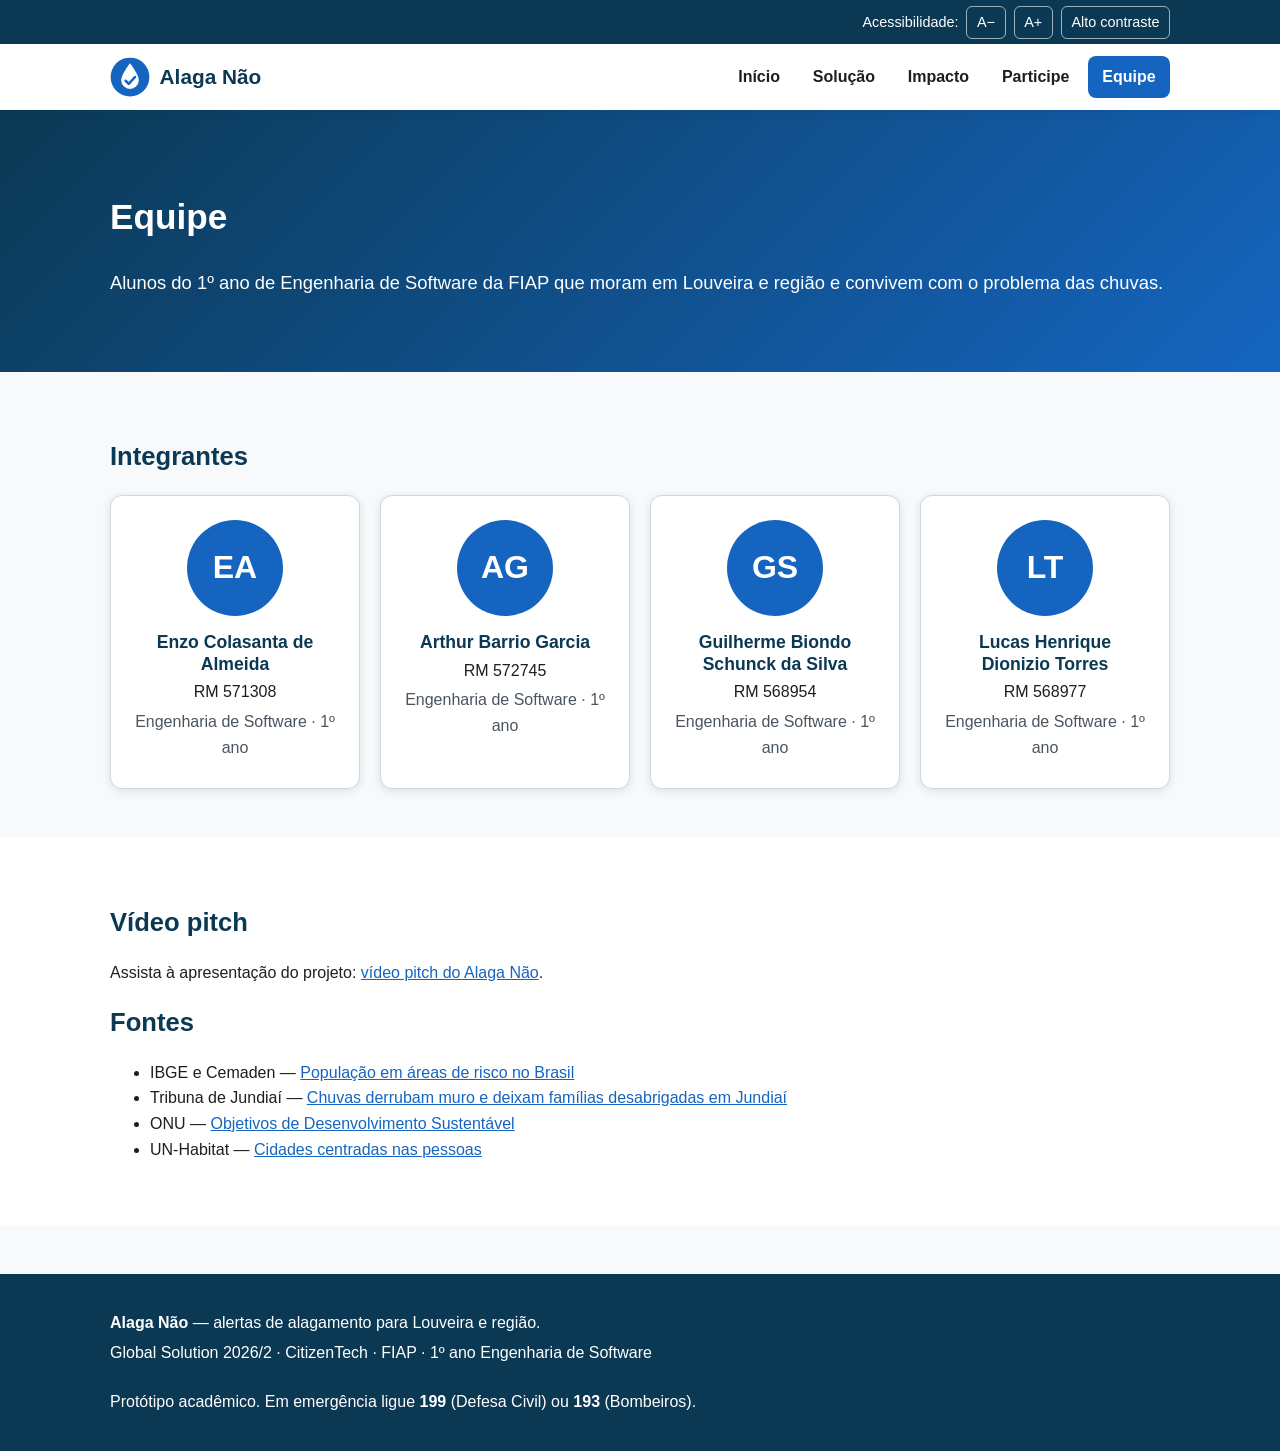
==== alaga-nao/equipe.html @ 5fa17e1e "Add files via upload" ====
<!DOCTYPE html>
<html lang="pt-BR">
<head>
  <meta charset="UTF-8">
  <meta name="viewport" content="width=device-width, initial-scale=1.0">
  <meta name="description" content="Integrantes do grupo Alaga Não.">
  <title>Equipe | Alaga Não</title>
  <link rel="icon" href="img/logo.svg" type="image/svg+xml">
  <link rel="stylesheet" href="css/style.css">
</head>
<body>
  <a class="pular-link" href="#conteudo">Pular para o conteúdo</a>

  <div class="barra-acess" role="region" aria-label="Opções de acessibilidade">
    <div class="container">
      <span>Acessibilidade:</span>
      <button type="button" id="btn-fonte-menos" aria-label="Diminuir tamanho da fonte">A−</button>
      <button type="button" id="btn-fonte-mais" aria-label="Aumentar tamanho da fonte">A+</button>
      <button type="button" id="btn-contraste" aria-pressed="false">Alto contraste</button>
      <p id="aviso-acess" class="sr-only" aria-live="polite"></p>
    </div>
  </div>

  <header class="cabecalho">
    <div class="container">
      <a class="logo" href="index.html">
        <img src="img/logo.svg" alt="" width="40" height="40">
        <span>Alaga Não</span>
      </a>
      <button type="button" class="menu-botao" aria-expanded="false" aria-controls="menu-principal">Menu ☰</button>
      <nav class="menu" id="menu-principal" aria-label="Menu principal">
        <ul>
          <li><a href="index.html">Início</a></li>
          <li><a href="solucao.html">Solução</a></li>
          <li><a href="impacto.html">Impacto</a></li>
          <li><a href="participe.html">Participe</a></li>
          <li><a href="equipe.html" aria-current="page">Equipe</a></li>
        </ul>
      </nav>
    </div>
  </header>

  <main id="conteudo" tabindex="-1">
    <section class="hero hero--simples" aria-labelledby="titulo-eq">
      <div class="container">
        <div>
          <h1 id="titulo-eq">Equipe</h1>
          <p>Alunos do 1º ano de Engenharia de Software da FIAP que moram em Louveira e região e convivem com o problema das chuvas.</p>
        </div>
      </div>
    </section>

    <section class="secao" aria-labelledby="titulo-int">
      <div class="container">
        <h2 id="titulo-int">Integrantes</h2>
        <div class="grade grade--4">
          <article class="cartao membro">
            <div class="avatar" aria-hidden="true">EA</div>
            <h3>Enzo Colasanta de Almeida</h3>
            <p>RM 571308</p>
            <p class="texto-suave">Engenharia de Software · 1º ano</p>
          </article>
          <article class="cartao membro">
            <div class="avatar" aria-hidden="true">AG</div>
            <h3>Arthur Barrio Garcia</h3>
            <p>RM 572745</p>
            <p class="texto-suave">Engenharia de Software · 1º ano</p>
          </article>
          <article class="cartao membro">
            <div class="avatar" aria-hidden="true">GS</div>
            <h3>Guilherme Biondo Schunck da Silva</h3>
            <p>RM 568954</p>
            <p class="texto-suave">Engenharia de Software · 1º ano</p>
          </article>
          <article class="cartao membro">
            <div class="avatar" aria-hidden="true">LT</div>
            <h3>Lucas Henrique Dionizio Torres</h3>
            <p>RM 568977</p>
            <p class="texto-suave">Engenharia de Software · 1º ano</p>
          </article>
        </div>
      </div>
    </section>

    <section class="secao secao--clara" aria-labelledby="titulo-pitch">
      <div class="container">
        <h2 id="titulo-pitch">Vídeo pitch</h2>
        <p>Assista à apresentação do projeto: <a href="LINK_DO_PITCH" target="_blank" rel="noopener">vídeo pitch do Alaga Não<span class="sr-only"> (abre em nova aba)</span></a>.</p>
        <h2>Fontes</h2>
        <ul>
          <li>IBGE e Cemaden — <a href="https://agenciadenoticias.ibge.gov.br/agencia-sala-de-imprensa/21565-em-2010-brasil-tinha-8-3-milhoes-de-pessoas-morando-em-areas-com-risco-de-desastres-naturais.html" target="_blank" rel="noopener">População em áreas de risco no Brasil<span class="sr-only"> (abre em nova aba)</span></a></li>
          <li>Tribuna de Jundiaí — <a href="https://tribunadejundiai.com.br/cidades/jundiai/chuvas-derrubam-muro-e-deixa-familias-desabrigadas-em-jundiai/" target="_blank" rel="noopener">Chuvas derrubam muro e deixam famílias desabrigadas em Jundiaí<span class="sr-only"> (abre em nova aba)</span></a></li>
          <li>ONU — <a href="https://sdgs.un.org/goals" target="_blank" rel="noopener">Objetivos de Desenvolvimento Sustentável<span class="sr-only"> (abre em nova aba)</span></a></li>
          <li>UN-Habitat — <a href="https://unhabitat.org" target="_blank" rel="noopener">Cidades centradas nas pessoas<span class="sr-only"> (abre em nova aba)</span></a></li>
        </ul>
      </div>
    </section>

  </main>

  <footer class="rodape">
    <div class="container">
      <div>
        <p><strong>Alaga Não</strong> — alertas de alagamento para Louveira e região.</p>
        <p>Global Solution 2026/2 · CitizenTech · FIAP · 1º ano Engenharia de Software</p>
      </div>
      <div>
        <p>Protótipo acadêmico. Em emergência ligue <strong>199</strong> (Defesa Civil) ou <strong>193</strong> (Bombeiros).</p>
      </div>
    </div>
  </footer>

  <script src="js/acessibilidade.js"></script>
</body>
</html>
---- alaga-nao/css/style.css ----
/* ==========================================================
   Alaga Não — estilos gerais
   Organização: variáveis > base > cabeçalho/menu > componentes
   > páginas > acessibilidade > responsividade (media queries)
   ========================================================== */

/* ---------- Variáveis de cor e tamanho ---------- */
:root {
  --azul-escuro: #0b3954;
  --azul: #1565c0;
  --azul-claro: #e3f0fb;
  --texto: #1b1f24;
  --texto-suave: #4a5560;
  --fundo: #f7f9fb;
  --branco: #ffffff;
  --borda: #d0d7de;

  /* cores de risco (todas com contraste AA sobre branco) */
  --risco-alto: #b3261e;
  --risco-alto-fundo: #fdecea;
  --risco-atencao: #8a5300;
  --risco-atencao-fundo: #fff4e0;
  --risco-baixo: #1e6b34;
  --risco-baixo-fundo: #e8f5ec;

  --foco: #ffbf47;
  --raio: 12px;
  --sombra: 0 2px 8px rgba(11, 57, 84, 0.12);
  --largura-max: 1100px;
}

/* ---------- Base ---------- */
*,
*::before,
*::after {
  box-sizing: border-box;
}

html {
  font-size: 100%;
  scroll-behavior: smooth;
}

body {
  margin: 0;
  font-family: "Segoe UI", Roboto, Arial, sans-serif;
  line-height: 1.6;
  color: var(--texto);
  background: var(--fundo);
  display: flex;
  flex-direction: column;
  min-height: 100vh;
}

main {
  flex: 1;
}

img {
  max-width: 100%;
  height: auto;
  display: block;
}

a {
  color: var(--azul);
}

h1,
h2,
h3 {
  line-height: 1.25;
  color: var(--azul-escuro);
}

h1 {
  font-size: 2.2rem;
}

h2 {
  font-size: 1.6rem;
}

.container {
  width: 100%;
  max-width: var(--largura-max);
  margin: 0 auto;
  padding: 0 1.25rem;
}

.secao {
  padding: 3rem 0;
}

.secao--clara {
  background: var(--branco);
}

.texto-suave {
  color: var(--texto-suave);
}

/* Foco visível para quem navega pelo teclado */
:focus-visible {
  outline: 3px solid var(--foco);
  outline-offset: 3px;
}

/* Link "pular para o conteúdo" — aparece só ao receber foco */
.pular-link {
  position: absolute;
  left: -9999px;
  top: 0;
  background: var(--foco);
  color: #000;
  padding: 0.75rem 1rem;
  z-index: 100;
  font-weight: bold;
}

.pular-link:focus {
  left: 1rem;
  top: 1rem;
}

/* Texto lido só por leitores de tela */
.sr-only {
  position: absolute;
  width: 1px;
  height: 1px;
  padding: 0;
  margin: -1px;
  overflow: hidden;
  clip: rect(0, 0, 0, 0);
  white-space: nowrap;
  border: 0;
}

/* ---------- Barra de acessibilidade ---------- */
.barra-acess {
  background: var(--azul-escuro);
  color: var(--branco);
  font-size: 0.9rem;
}

.barra-acess .container {
  display: flex;
  justify-content: flex-end;
  align-items: center;
  gap: 0.5rem;
  padding-top: 0.35rem;
  padding-bottom: 0.35rem;
  flex-wrap: wrap;
}

.barra-acess button {
  background: transparent;
  color: var(--branco);
  border: 1px solid rgba(255, 255, 255, 0.6);
  border-radius: 6px;
  padding: 0.25rem 0.6rem;
  cursor: pointer;
  font: inherit;
}

.barra-acess button:hover {
  background: rgba(255, 255, 255, 0.15);
}

/* ---------- Cabeçalho e menu ---------- */
.cabecalho {
  background: var(--branco);
  box-shadow: var(--sombra);
  position: sticky;
  top: 0;
  z-index: 50;
}

.cabecalho .container {
  display: flex;
  align-items: center;
  justify-content: space-between;
  padding-top: 0.75rem;
  padding-bottom: 0.75rem;
}

.logo {
  display: flex;
  align-items: center;
  gap: 0.6rem;
  text-decoration: none;
  color: var(--azul-escuro);
  font-weight: 800;
  font-size: 1.3rem;
}

.logo img {
  width: 40px;
  height: 40px;
}

.menu ul {
  list-style: none;
  margin: 0;
  padding: 0;
  display: flex;
  gap: 0.25rem;
}

.menu a {
  display: block;
  padding: 0.5rem 0.9rem;
  border-radius: 8px;
  text-decoration: none;
  color: var(--texto);
  font-weight: 600;
}

.menu a:hover {
  background: var(--azul-claro);
}

.menu a[aria-current="page"] {
  background: var(--azul);
  color: var(--branco);
}

.menu-botao {
  display: none;
  background: var(--azul);
  color: var(--branco);
  border: none;
  border-radius: 8px;
  padding: 0.5rem 0.9rem;
  font: inherit;
  font-weight: 700;
  cursor: pointer;
}

/* ---------- Botões ---------- */
.botao {
  display: inline-block;
  background: var(--azul);
  color: var(--branco);
  border: 2px solid var(--azul);
  padding: 0.75rem 1.4rem;
  border-radius: 999px;
  text-decoration: none;
  font-weight: 700;
  font-size: 1rem;
  cursor: pointer;
  font-family: inherit;
}

.botao:hover {
  background: var(--azul-escuro);
  border-color: var(--azul-escuro);
}

.botao--contorno {
  background: transparent;
  color: var(--azul);
}

.botao--contorno:hover {
  color: var(--branco);
}

.botao--pequeno {
  padding: 0.4rem 0.9rem;
  font-size: 0.9rem;
}

/* ---------- Hero (topo das páginas) ---------- */
.hero {
  background: linear-gradient(135deg, var(--azul-escuro), var(--azul));
  color: var(--branco);
  padding: 3.5rem 0;
}

.hero h1,
.hero h2 {
  color: var(--branco);
}

.hero .container {
  display: grid;
  grid-template-columns: 1.2fr 1fr;
  gap: 2rem;
  align-items: center;
}

.hero p {
  font-size: 1.15rem;
}

.hero .botoes {
  display: flex;
  gap: 0.75rem;
  flex-wrap: wrap;
  margin-top: 1.5rem;
}

.hero .botao {
  background: var(--branco);
  color: var(--azul-escuro);
  border-color: var(--branco);
}

.hero .botao--contorno {
  background: transparent;
  color: var(--branco);
}

.hero--simples .container {
  grid-template-columns: 1fr;
}

/* ---------- Cartões e grades ---------- */
.grade {
  display: grid;
  grid-template-columns: repeat(3, 1fr);
  gap: 1.25rem;
}

.grade--2 {
  grid-template-columns: repeat(2, 1fr);
}

.grade--4 {
  grid-template-columns: repeat(4, 1fr);
}

.cartao {
  background: var(--branco);
  border: 1px solid var(--borda);
  border-radius: var(--raio);
  padding: 1.5rem;
  box-shadow: var(--sombra);
}

.cartao h3 {
  margin-top: 0;
}

/* Cartões "Quem ganha" com ícone em traço */
.cartao--publico {
  border-top: 3px solid var(--azul);
}

.cartao__icone {
  display: inline-flex;
  align-items: center;
  justify-content: center;
  width: 2.75rem;
  height: 2.75rem;
  margin-bottom: 1rem;
  border-radius: 10px;
  background: var(--azul-claro);
  color: var(--azul);
}

.cartao__icone svg {
  width: 1.5rem;
  height: 1.5rem;
  fill: none;
  stroke: currentColor;
  stroke-width: 1.6;
  stroke-linecap: round;
  stroke-linejoin: round;
}

.cartao--publico h3 {
  color: var(--azul-escuro);
}

/* Destaque do dado real */
.dado-real {
  background: var(--azul-claro);
  border-left: 6px solid var(--azul);
  border-radius: var(--raio);
  padding: 1.5rem;
}

.dado-real .numero {
  display: block;
  font-size: 2.6rem;
  font-weight: 800;
  color: var(--azul-escuro);
  line-height: 1.1;
}

.fonte {
  font-size: 0.9rem;
  color: var(--texto-suave);
}

/* Selos de ODS */
.ods-lista {
  list-style: none;
  padding: 0;
  margin: 0;
  display: flex;
  flex-wrap: wrap;
  gap: 1rem;
}

.ods {
  display: flex;
  align-items: center;
  gap: 0.75rem;
  background: var(--branco);
  border: 1px solid var(--borda);
  border-radius: var(--raio);
  padding: 0.75rem 1rem;
  flex: 1 1 240px;
}

.ods__num {
  flex-shrink: 0;
  width: 52px;
  height: 52px;
  border-radius: 8px;
  display: flex;
  align-items: center;
  justify-content: center;
  color: var(--branco);
  font-weight: 800;
  font-size: 1.4rem;
}

/* cores oficiais aproximadas dos ODS (escurecidas p/ contraste) */
.ods--11 .ods__num {
  background: #b36b00;
}

.ods--13 .ods__num {
  background: #3f7e44;
}

.ods--3 .ods__num {
  background: #2e7d32;
}

.ods--10 .ods__num {
  background: #c2185b;
}

/* Passos numerados (como funciona) */
.passos {
  list-style: none;
  padding: 0;
  margin: 0;
  display: grid;
  grid-template-columns: repeat(4, 1fr);
  gap: 1rem;
  counter-reset: passo;
}

.passos li {
  counter-increment: passo;
  background: var(--branco);
  border: 1px solid var(--borda);
  border-radius: var(--raio);
  padding: 1.25rem;
}

.passos li::before {
  content: counter(passo);
  display: inline-flex;
  align-items: center;
  justify-content: center;
  width: 36px;
  height: 36px;
  border-radius: 50%;
  background: var(--azul);
  color: var(--branco);
  font-weight: 800;
  margin-bottom: 0.5rem;
}

/* ---------- Simulação ---------- */
.painel {
  background: var(--branco);
  border: 1px solid var(--borda);
  border-radius: var(--raio);
  padding: 1.5rem;
  box-shadow: var(--sombra);
}

.controles {
  display: grid;
  grid-template-columns: 1fr 1fr 1.4fr;
  gap: 1.25rem;
  align-items: end;
}

.campo {
  display: flex;
  flex-direction: column;
  gap: 0.35rem;
}

.campo label,
.campo legend {
  font-weight: 700;
}

.campo input,
.campo select,
.campo textarea {
  font: inherit;
  padding: 0.65rem 0.75rem;
  border: 2px solid var(--borda);
  border-radius: 8px;
  background: var(--branco);
  color: var(--texto);
}

.campo input:focus,
.campo select:focus,
.campo textarea:focus {
  border-color: var(--azul);
}

.campo input[type="range"] {
  padding: 0;
  border: none;
  accent-color: var(--azul);
}

.valor-chuva {
  font-size: 1.4rem;
  font-weight: 800;
  color: var(--azul-escuro);
}

.cenarios {
  display: flex;
  flex-wrap: wrap;
  align-items: center;
  gap: 0.5rem;
  margin-top: 1rem;
}

.cenarios__rotulo {
  font-size: 0.95rem;
  color: var(--texto-suave);
  margin-right: 0.25rem;
}

.cenarios small {
  font-weight: 400;
  opacity: 0.75;
  margin-left: 0.2rem;
}

/* Etapas da solução — bordas levemente tortas, como desenho à mão */
.etapas {
  list-style: none;
  padding: 0;
  margin: 2rem 0 0;
  display: grid;
  grid-template-columns: repeat(3, 1fr);
  gap: 1.75rem 1.5rem;
}

.etapa {
  position: relative;
  background: var(--branco);
  border: 2px solid var(--azul-escuro);
  border-radius: 18px 6px 22px 8px / 8px 20px 6px 18px;
  padding: 2rem 1.5rem 1.5rem;
  box-shadow: 4px 4px 0 var(--azul-claro);
}

.etapa:nth-child(2) {
  border-radius: 8px 20px 6px 16px / 18px 6px 20px 8px;
  transform: rotate(0.4deg);
}

.etapa:nth-child(3) {
  border-radius: 20px 8px 16px 6px / 6px 16px 8px 22px;
  transform: rotate(-0.3deg);
}

.etapa__num {
  position: absolute;
  top: -1.1rem;
  left: 1.25rem;
  width: 2.4rem;
  height: 2.4rem;
  display: grid;
  place-items: center;
  background: var(--foco);
  color: var(--azul-escuro);
  font-weight: 800;
  font-size: 1.2rem;
  border: 2px solid var(--azul-escuro);
  border-radius: 52% 48% 55% 45% / 47% 55% 45% 53%;
}

.etapa h3 {
  margin: 0 0 0.5rem;
  display: inline;
  background: linear-gradient(transparent 62%, rgba(255, 191, 71, 0.55) 62%, rgba(255, 191, 71, 0.55) 90%, transparent 90%);
}

.etapa p {
  margin: 0.75rem 0 0;
}

.marca {
  font-weight: 700;
  padding: 0 0.2rem;
  border-radius: 3px;
}

.marca--laranja {
  color: var(--risco-atencao);
  background: var(--risco-atencao-fundo);
}

.marca--vermelho {
  color: var(--risco-alto);
  background: var(--risco-alto-fundo);
}

.resumo {
  display: grid;
  grid-template-columns: repeat(3, 1fr);
  gap: 1rem;
  margin: 1.5rem 0;
}

.resumo__item {
  border-radius: var(--raio);
  padding: 1rem;
  text-align: center;
  font-weight: 700;
}

.resumo__item strong {
  display: block;
  font-size: 2rem;
}

.resumo__item--alto {
  background: var(--risco-alto-fundo);
  color: var(--risco-alto);
}

.resumo__item--atencao {
  background: var(--risco-atencao-fundo);
  color: var(--risco-atencao);
}

.resumo__item--baixo {
  background: var(--risco-baixo-fundo);
  color: var(--risco-baixo);
}

.mensagem-sim {
  padding: 1rem 1.25rem;
  border-radius: var(--raio);
  font-weight: 600;
  background: var(--azul-claro);
  color: var(--azul-escuro);
  border-left: 6px solid var(--azul);
}

.mensagem-sim--alto {
  background: var(--risco-alto-fundo);
  color: var(--risco-alto);
  border-left-color: var(--risco-alto);
}

.mensagem-sim--atencao {
  background: var(--risco-atencao-fundo);
  color: var(--risco-atencao);
  border-left-color: var(--risco-atencao);
}

.mensagem-sim--baixo {
  background: var(--risco-baixo-fundo);
  color: var(--risco-baixo);
  border-left-color: var(--risco-baixo);
}

.lista-pontos {
  list-style: none;
  padding: 0;
  margin: 0;
  display: grid;
  grid-template-columns: repeat(2, 1fr);
  gap: 1rem;
}

.ponto {
  background: var(--branco);
  border: 1px solid var(--borda);
  border-left: 8px solid var(--borda);
  border-radius: var(--raio);
  padding: 1.1rem 1.25rem;
}

.ponto h3 {
  margin: 0 0 0.25rem;
  font-size: 1.1rem;
}

.ponto--alto {
  border-left-color: var(--risco-alto);
}

.ponto--atencao {
  border-left-color: var(--risco-atencao);
}

.ponto--baixo {
  border-left-color: var(--risco-baixo);
}

.etiqueta {
  display: inline-block;
  padding: 0.15rem 0.6rem;
  border-radius: 999px;
  font-size: 0.85rem;
  font-weight: 800;
}

.etiqueta--alto {
  background: var(--risco-alto-fundo);
  color: var(--risco-alto);
}

.etiqueta--atencao {
  background: var(--risco-atencao-fundo);
  color: var(--risco-atencao);
}

.etiqueta--baixo {
  background: var(--risco-baixo-fundo);
  color: var(--risco-baixo);
}

.ponto__info {
  margin: 0.5rem 0;
  font-size: 0.95rem;
  color: var(--texto-suave);
}

.ponto__dica {
  margin-top: 0.75rem;
  padding: 0.75rem;
  background: var(--fundo);
  border-radius: 8px;
}

.aviso-dados {
  font-size: 0.9rem;
  color: var(--texto-suave);
  margin-top: 1.5rem;
  padding: 0.75rem 1rem;
  border: 1px dashed var(--borda);
  border-radius: 8px;
}

/* ---------- Formulário ---------- */
.formulario {
  display: grid;
  grid-template-columns: 1fr 1fr;
  gap: 1.25rem;
}

.formulario .campo--inteiro {
  grid-column: 1 / -1;
}

fieldset.campo {
  border: 2px solid var(--borda);
  border-radius: 8px;
  padding: 0.75rem 1rem;
  margin: 0;
}

.opcao {
  display: flex;
  align-items: center;
  gap: 0.5rem;
  font-weight: 400;
}

.opcao input {
  width: 20px;
  height: 20px;
  accent-color: var(--azul);
}

.dica-campo {
  font-size: 0.85rem;
  color: var(--texto-suave);
}

.erro {
  color: var(--risco-alto);
  font-weight: 700;
  font-size: 0.9rem;
  min-height: 1.2em;
}

.campo [aria-invalid="true"],
fieldset.campo.invalido {
  border-color: var(--risco-alto);
}

.msg-form {
  grid-column: 1 / -1;
  padding: 1rem 1.25rem;
  border-radius: var(--raio);
  font-weight: 700;
}

.msg-form:empty {
  display: none;
}

.msg-form--sucesso {
  background: var(--risco-baixo-fundo);
  color: var(--risco-baixo);
  border: 2px solid var(--risco-baixo);
}

.msg-form--erro {
  background: var(--risco-alto-fundo);
  color: var(--risco-alto);
  border: 2px solid var(--risco-alto);
}

/* ---------- Equipe ---------- */
.membro {
  text-align: center;
}

.avatar {
  width: 96px;
  height: 96px;
  border-radius: 50%;
  margin: 0 auto 1rem;
  background: var(--azul);
  color: var(--branco);
  display: flex;
  align-items: center;
  justify-content: center;
  font-size: 2rem;
  font-weight: 800;
}

.membro h3 {
  font-size: 1.1rem;
  margin-bottom: 0.25rem;
}

.membro p {
  margin: 0.25rem 0;
}

/* ---------- Tabela (impacto) ---------- */
.tabela-wrap {
  overflow-x: auto;
}

table {
  width: 100%;
  border-collapse: collapse;
  background: var(--branco);
}

th,
td {
  text-align: left;
  padding: 0.75rem 1rem;
  border-bottom: 1px solid var(--borda);
}

th {
  background: var(--azul-escuro);
  color: var(--branco);
}

/* ---------- Rodapé ---------- */
.rodape {
  background: var(--azul-escuro);
  color: var(--branco);
  padding: 2rem 0;
  margin-top: 3rem;
}

.rodape a {
  color: var(--branco);
}

.rodape .container {
  display: flex;
  justify-content: space-between;
  gap: 1rem;
  flex-wrap: wrap;
}

.rodape p {
  margin: 0.25rem 0;
}

/* ==========================================================
   Acessibilidade extra: alto contraste e tamanho da fonte
   (classes adicionadas no <html> pelo js/acessibilidade.js)
   ========================================================== */
html.fonte-maior {
  font-size: 112.5%;
}

html.fonte-gigante {
  font-size: 125%;
}

html.alto-contraste {
  --azul-escuro: #000000;
  --azul: #000000;
  --azul-claro: #000000;
  --texto: #ffffff;
  --texto-suave: #ffffff;
  --fundo: #000000;
  --branco: #000000;
  --borda: #ffff00;
  --risco-alto: #ff6b6b;
  --risco-alto-fundo: #000000;
  --risco-atencao: #ffd54f;
  --risco-atencao-fundo: #000000;
  --risco-baixo: #7cff7c;
  --risco-baixo-fundo: #000000;
}

html.alto-contraste a,
html.alto-contraste h1,
html.alto-contraste h2,
html.alto-contraste h3,
html.alto-contraste .valor-chuva,
html.alto-contraste .dado-real .numero {
  color: #ffff00;
}

html.alto-contraste .botao,
html.alto-contraste .menu-botao,
html.alto-contraste .menu a[aria-current="page"] {
  background: #ffff00;
  color: #000000;
  border-color: #ffff00;
}

html.alto-contraste .hero {
  background: #000000;
  border-bottom: 2px solid #ffff00;
}

/* áreas que usavam texto branco sobre azul */
html.alto-contraste .hero,
html.alto-contraste .barra-acess,
html.alto-contraste .barra-acess button,
html.alto-contraste .rodape {
  color: #ffffff;
}

html.alto-contraste .barra-acess {
  border-bottom: 2px solid #ffff00;
}

html.alto-contraste .barra-acess button {
  border-color: #ffff00;
}

html.alto-contraste .barra-acess button[aria-pressed="true"] {
  background: #ffff00;
  color: #000000;
}

html.alto-contraste .hero .botao--contorno {
  background: #000000;
  color: #ffff00;
}

html.alto-contraste .cartao,
html.alto-contraste .painel,
html.alto-contraste .ponto,
html.alto-contraste .passos li,
html.alto-contraste .etapa,
html.alto-contraste .ods,
html.alto-contraste .resumo__item,
html.alto-contraste .mensagem-sim {
  border: 2px solid #ffff00;
}

html.alto-contraste .avatar,
html.alto-contraste .passos li::before,
html.alto-contraste .etapa__num {
  background: #ffff00;
  color: #000000;
}

html.alto-contraste .etapa {
  background: #000000;
  box-shadow: none;
}

html.alto-contraste .etapa h3 {
  background: none;
  text-decoration: underline;
}

html.alto-contraste .cartao__icone {
  background: #000000;
  color: #ffff00;
  border: 2px solid #ffff00;
}

html.alto-contraste .marca,
html.alto-contraste .mensagem-sim {
  background: #000000;
  color: #ffff00;
}

/* ==========================================================
   Responsividade
   ========================================================== */

/* Tablets */
@media (max-width: 900px) {
  .grade,
  .grade--4,
  .passos {
    grid-template-columns: repeat(2, 1fr);
  }

  .etapas {
    grid-template-columns: 1fr;
    gap: 2rem;
  }

  .controles {
    grid-template-columns: 1fr 1fr;
  }

  .controles .campo--chuva {
    grid-column: 1 / -1;
  }
}

/* Celulares */
@media (max-width: 700px) {
  h1 {
    font-size: 1.75rem;
  }

  .hero .container,
  .grade,
  .grade--2,
  .grade--4,
  .passos,
  .controles,
  .lista-pontos,
  .formulario {
    grid-template-columns: 1fr;
  }

  .hero__imagem {
    display: none;
  }

  .resumo {
    grid-template-columns: repeat(3, 1fr);
    gap: 0.5rem;
  }

  .resumo__item {
    padding: 0.6rem 0.25rem;
    font-size: 0.85rem;
  }

  .resumo__item strong {
    font-size: 1.5rem;
  }

  /* Menu vira "gaveta" controlada pelo botão */
  .menu-botao {
    display: block;
  }

  .menu {
    position: absolute;
    top: 100%;
    left: 0;
    right: 0;
    background: var(--branco);
    box-shadow: var(--sombra);
    display: none;
  }

  .menu.aberto {
    display: block;
  }

  .menu ul {
    flex-direction: column;
    padding: 0.5rem 1.25rem 1rem;
  }

  .menu a {
    padding: 0.75rem 1rem;
  }
}

/* Respeita quem prefere menos animação */
@media (prefers-reduced-motion: reduce) {
  html {
    scroll-behavior: auto;
  }
}
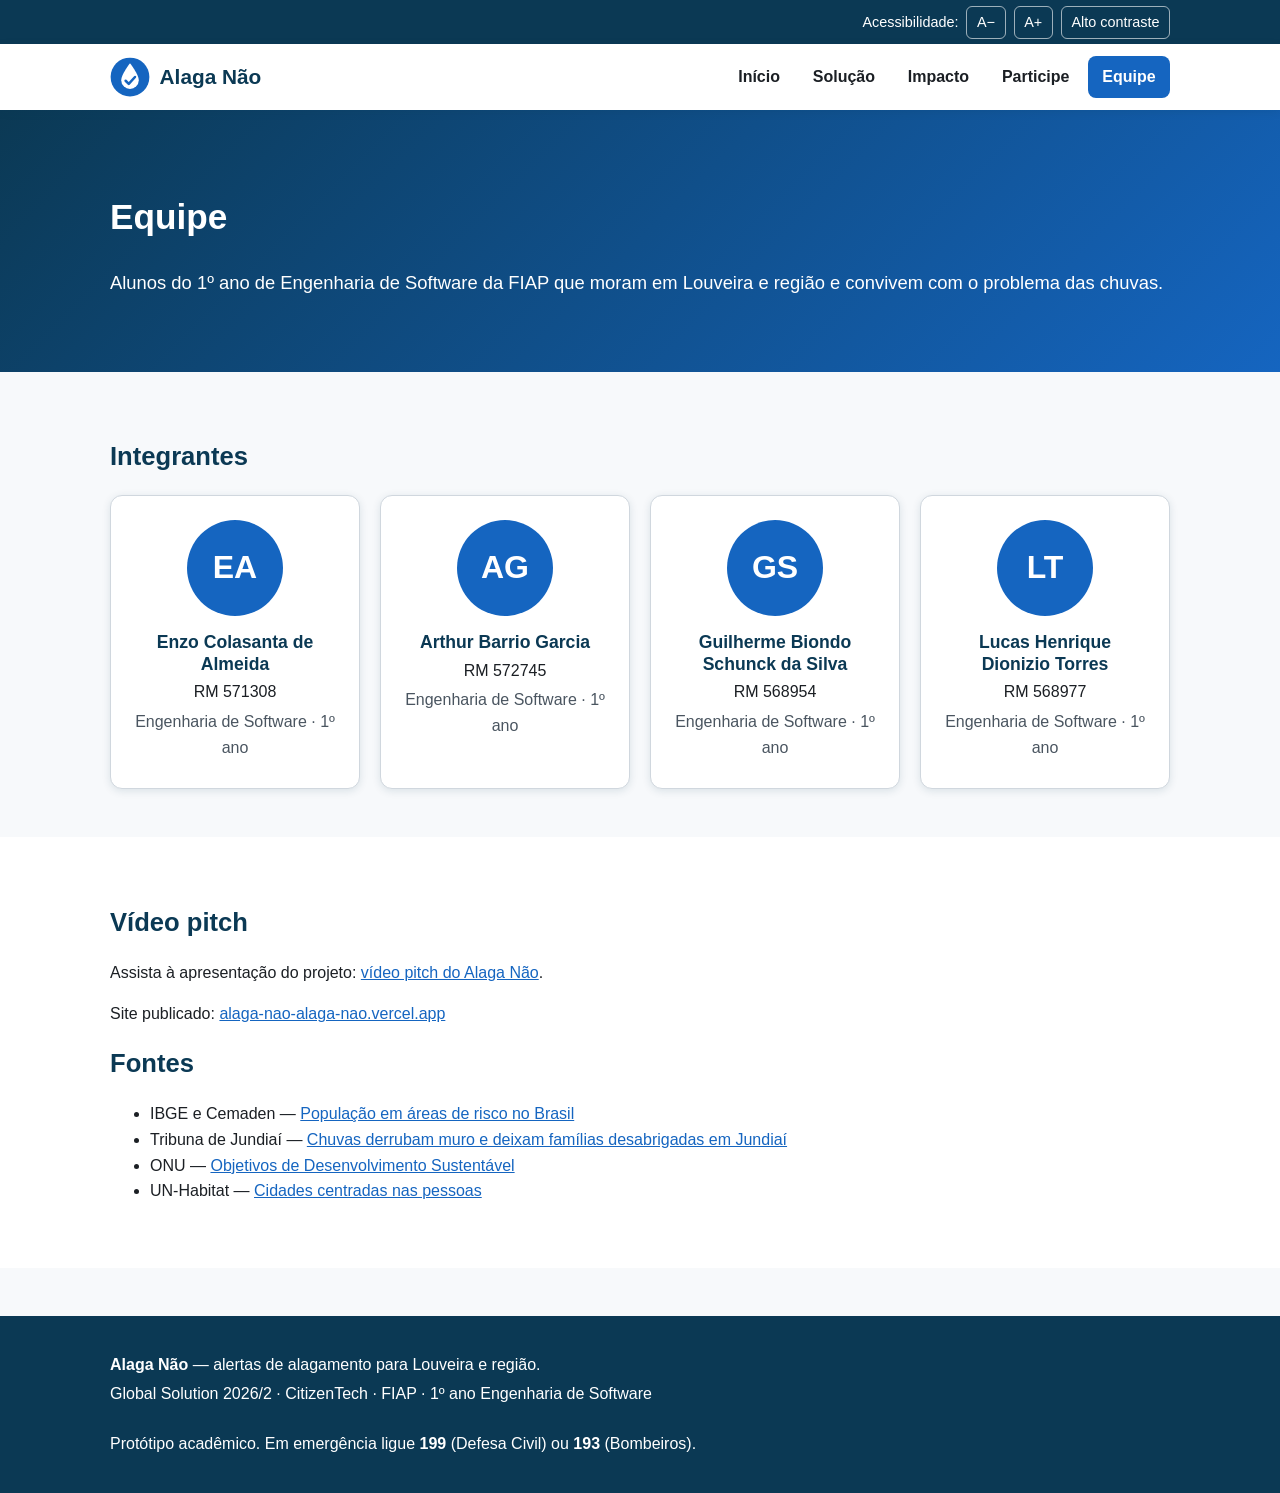
==== commit a7ef6331: "Add files via upload" ====
--- a/alaga-nao/equipe.html
+++ b/alaga-nao/equipe.html
@@ -85,7 +85,8 @@
     <section class="secao secao--clara" aria-labelledby="titulo-pitch">
       <div class="container">
         <h2 id="titulo-pitch">Vídeo pitch</h2>
-        <p>Assista à apresentação do projeto: <a href="LINK_DO_PITCH" target="_blank" rel="noopener">vídeo pitch do Alaga Não<span class="sr-only"> (abre em nova aba)</span></a>.</p>
+        <p>Assista à apresentação do projeto: <a href="https://youtu.be/k6MMAmPnBCo" target="_blank" rel="noopener">vídeo pitch do Alaga Não<span class="sr-only"> (abre em nova aba)</span></a>.</p>
+        <p>Site publicado: <a href="https://alaga-nao-alaga-nao.vercel.app/" target="_blank" rel="noopener">alaga-nao-alaga-nao.vercel.app<span class="sr-only"> (abre em nova aba)</span></a></p>
         <h2>Fontes</h2>
         <ul>
           <li>IBGE e Cemaden — <a href="https://agenciadenoticias.ibge.gov.br/agencia-sala-de-imprensa/21565-em-2010-brasil-tinha-8-3-milhoes-de-pessoas-morando-em-areas-com-risco-de-desastres-naturais.html" target="_blank" rel="noopener">População em áreas de risco no Brasil<span class="sr-only"> (abre em nova aba)</span></a></li>
